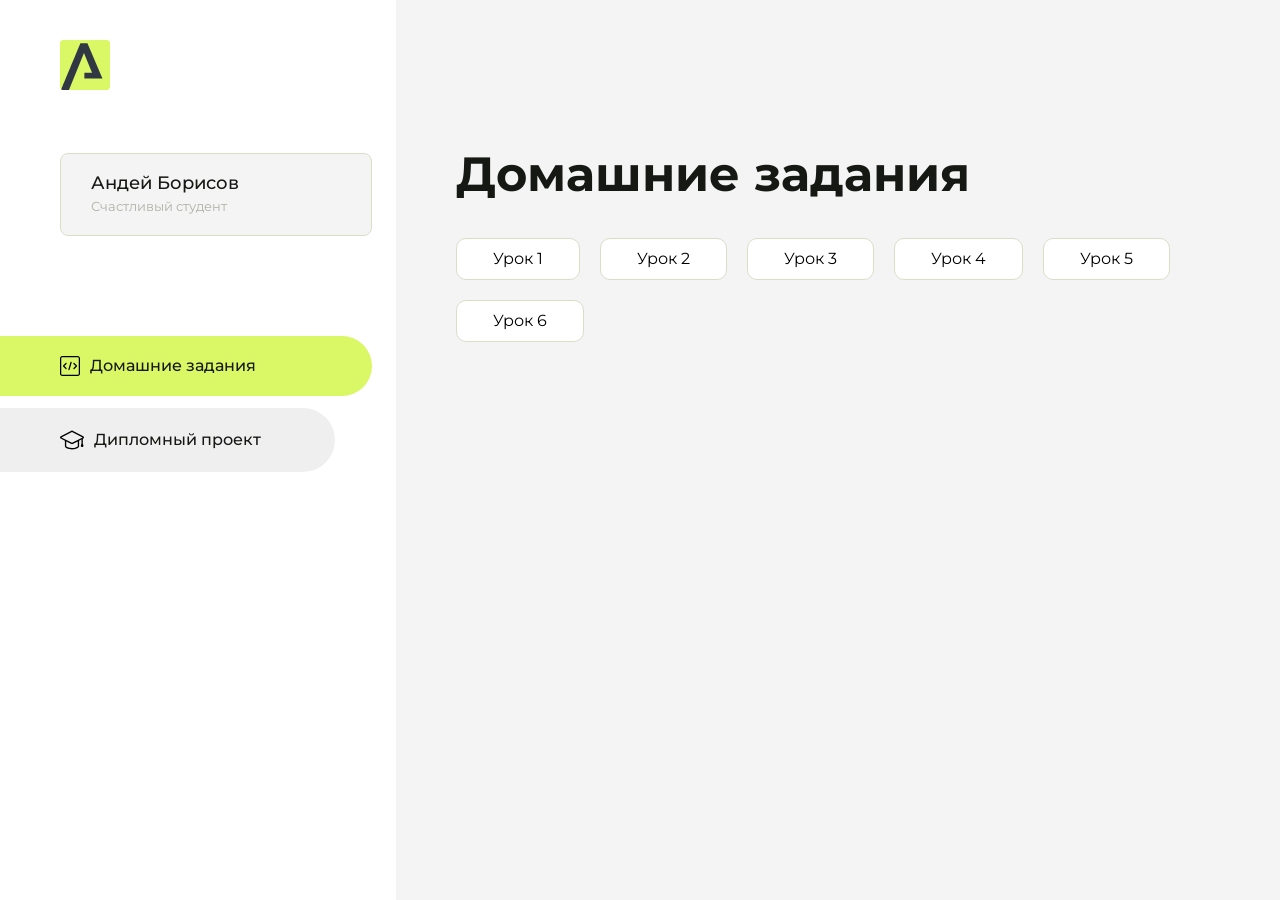
==== index.html @ 0c7d923e "Update index.html" ====
<!DOCTYPE html>
<html lang="en">
<head>
    <meta charset="UTF-8">
    <meta name="viewport" content="width=device-width, initial-scale=1.0">
    <title>Домашняя работа</title>
    <link rel="shortcut icon" href="src/logo.ico" type="image/x-icon">
    <link rel="preconnect" href="https://fonts.googleapis.com">
    <link rel="preconnect" href="https://fonts.gstatic.com" crossorigin>
    <link href="https://fonts.googleapis.com/css2?family=Montserrat:wght@400;500;700&family=Rubik:wght@500&display=swap"
          rel="stylesheet">
    <link rel="stylesheet" href="src/style.css">
</head>
<body id="body">
<div class="overlay" id="overlay"></div>
<div class="layout">
    <div class="burger" id="burger">
        <svg viewBox="0 0 24 24" fill="none" xmlns="http://www.w3.org/2000/svg">
            <g id="SVGRepo_bgCarrier" stroke-width="0"></g>
            <g id="SVGRepo_tracerCarrier" stroke-linecap="round" stroke-linejoin="round"></g>
            <g id="SVGRepo_iconCarrier">
                <path d="M4 18L20 18" stroke="#DAF765" stroke-width="2" stroke-linecap="round"></path>
                <path d="M4 12L20 12" stroke="#DAF765" stroke-width="2" stroke-linecap="round"></path>
                <path d="M4 6L20 6" stroke="#DAF765" stroke-width="2" stroke-linecap="round"></path>
            </g>
        </svg>
    </div>
    <aside class="sidebar" id="sidebar">
        <div class="sidebar__inner">
            <div class="logo">
                <svg width="50" height="50" viewBox="0 0 50 50" fill="none" xmlns="http://www.w3.org/2000/svg">
                    <g clip-path="url(#clip0_513_74730)">
                        <path d="M46.17 -0.257004H3.83C1.57281 -0.257004 -0.257 1.57281 -0.257 3.83V46.17C-0.257 48.4272 1.57281 50.257 3.83 50.257H46.17C48.4272 50.257 50.257 48.4272 50.257 46.17V3.83C50.257 1.57281 48.4272 -0.257004 46.17 -0.257004Z"
                              fill="#DAF765"/>
                        <path d="M24.375 38.4H42.461L27.441 3.1585H20.4355C20.4355 3.1585 6.7895 35.881 1.1945 49.294C2.015 50.0275 3.0945 50.257 3.6945 50.257H8.8445L23.954 13.07L32.0465 32.8285H24.375V38.4Z"
                              fill="#323843"/>
                    </g>
                    <defs>
                        <clipPath id="clip0_513_74730">
                            <rect width="50" height="50" fill="white"/>
                        </clipPath>
                    </defs>
                </svg>
            </div>
            <div class="sidebar__user">
                <div class="sidebar__name">Андей Борисов</div>
                <div class="sidebar__text">Счастливый студент</div>
            </div>
            <div class="sidebar__tabs">
                <div class="sidebar__item">
                    <button class="sidebar__button active" id="tasks">
                        <svg xmlns="http://www.w3.org/2000/svg" width="20" height="20" viewBox="0 0 20 20" fill="none">
                            <g clip-path="url(#clip0_704_74543)">
                                <path d="M17.7083 20H2.29167C1.0275 20 0 18.9725 0 17.7083V2.29167C0 1.0275 1.0275 0 2.29167 0H17.7083C18.9725 0 20 1.0275 20 2.29167V17.7083C20 18.9725 18.9725 20 17.7083 20ZM2.29167 1.25C1.7175 1.25 1.25 1.7175 1.25 2.29167V17.7083C1.25 18.2825 1.7175 18.75 2.29167 18.75H17.7083C18.2825 18.75 18.75 18.2825 18.75 17.7083V2.29167C18.75 1.7175 18.2825 1.25 17.7083 1.25H2.29167Z"
                                      fill="black"/>
                                <path d="M6.04167 13.125C5.88167 13.125 5.72167 13.0642 5.6 12.9417L3.1 10.4417C2.85583 10.1975 2.85583 9.80167 3.1 9.5575L5.6 7.0575C5.84417 6.81333 6.24 6.81333 6.48417 7.0575C6.72833 7.30167 6.72833 7.6975 6.48417 7.94167L4.42583 10L6.48417 12.0583C6.72833 12.3025 6.72833 12.6983 6.48417 12.9425C6.36167 13.0642 6.20167 13.125 6.04167 13.125Z"
                                      fill="black"/>
                                <path d="M8.95833 14.1667C8.9 14.1667 8.84 14.1583 8.78167 14.1417C8.45083 14.0442 8.26083 13.6967 8.35833 13.3658L10.4417 6.28251C10.5392 5.95084 10.8892 5.76417 11.2175 5.85917C11.5483 5.95667 11.7383 6.30417 11.6408 6.63501L9.5575 13.7183C9.47833 13.9908 9.22833 14.1667 8.95833 14.1667Z"
                                      fill="black"/>
                                <path d="M13.9583 13.125C13.7983 13.125 13.6383 13.0642 13.5167 12.9417C13.2725 12.6975 13.2725 12.3017 13.5167 12.0575L15.575 9.99916L13.5167 7.94083C13.2725 7.69666 13.2725 7.30083 13.5167 7.05666C13.7608 6.81249 14.1567 6.81249 14.4008 7.05666L16.9008 9.55666C17.145 9.80083 17.145 10.1967 16.9008 10.4408L14.4008 12.9408C14.2783 13.0642 14.1183 13.125 13.9583 13.125Z"
                                      fill="black"/>
                            </g>
                            <defs>
                                <clipPath id="clip0_704_74543">
                                    <rect width="20" height="20" fill="white"/>
                                </clipPath>
                            </defs>
                        </svg>
                        <span>Домашние задания</span></button>
                </div>
                <div class="sidebar__item">
                    <button class="sidebar__button" id="diplom">
                        <svg xmlns="http://www.w3.org/2000/svg" width="24" height="24" viewBox="0 0 24 24" fill="none">
                            <g clip-path="url(#clip0_704_74553)">
                                <path d="M23.2628 10.5971C23.7176 10.365 24 9.90375 24 9.39337C24 8.883 23.7176 8.42175 23.2628 8.18962L12.6135 2.75362C12.2291 2.55824 11.7705 2.55787 11.3854 2.75399L0.736875 8.19C0.282375 8.42175 0 8.883 0 9.39337C0 9.90375 0.282375 10.365 0.736875 10.5971L4.89038 12.7177V18.2074C4.89038 19.8154 8.412 21.393 12 21.393C15.5884 21.393 19.1096 19.815 19.1096 18.2074V12.7174L21.4609 11.517V15.8017L20.901 17.2305C20.7409 17.6389 20.7934 18.0994 21.0405 18.4616C21.2876 18.8246 21.6979 19.041 22.1366 19.041C22.5754 19.041 22.9852 18.8246 23.2324 18.462C23.4795 18.099 23.532 17.6385 23.3719 17.2301L22.8124 15.8021V10.827L23.2628 10.5971ZM17.7623 18.1721C17.6198 18.6375 15.3491 20.0419 12 20.0419C8.65088 20.0419 6.38025 18.6375 6.2415 18.2074V12.3037L6.23887 12.3019C6.23812 12.057 6.1065 11.8207 5.87325 11.7019L1.3515 9.39337L12 3.95737L22.6489 9.39337L12 14.8294L5.87325 11.7019C5.54063 11.5331 4.6695 11.6674 4.5 12C4.33012 12.3322 4.55813 12.5479 4.89038 12.7177L11.3857 16.0331C11.5781 16.1314 11.7889 16.1805 12 16.1805C12.2107 16.1805 12.4222 16.1314 12.6146 16.0331L17.7593 13.407L17.7623 18.1721Z"
                                      fill="black"/>
                            </g>
                            <defs>
                                <clipPath id="clip0_704_74553">
                                    <rect width="24" height="24" fill="white"/>
                                </clipPath>
                            </defs>
                        </svg>
                        <span>Дипломный проект</span></button>
                </div>
            </div>
        </div>

    </aside>
    <div class="content">
        <div class="container">
            <div class="content__block" id="tasksBlock">
                <div class="content__title">Домашние задания</div>
                <ul class="content__list">
                    <li class="content__list-item">
                        <a href="lesson_01/index.html">Урок 1</a>
                    </li>
                    <li class="content__list-item">
                        <a href="02_Homework_article_markup/index.html">Урок 2</a>
                    </li>
                    <li class="content__list-item">
                        <a href="03_table/index.html">Урок 3</a>
                    </li>
                    <li class="content__list-item">
                        <a href="04_form-practic/index.html">Урок 4</a>
                    </li>
                    <li class="content__list-item">
                        <a href="05_article/article.html">Урок 5</a>
                    </li>
                    <li class="content__list-item">
                        <a href="06_flexbox/index.html">Урок 6</a>
                    </li>
                </ul>
            </div>
            <div class="content__block hidden" id="diplomBlock">
                <div class="content__title">Дипломный проект</div>
                <div class="content__list-diplom">
                    <a href="ПАПКА-С-НОМЕРОМ-УРОКА">Ссылка на ДЗ</a>
                </div>
                <div class="content__decor">
                    <div class="content__decor-text">Давай проверим, чему ты научился!</div>
                    <div class="content__decor-img">
                        <img src="src/decor.png" alt="decor">
                    </div>
                </div>
            </div>
        </div>
    </div>
</div>
<script src="src/index.js"></script>
</body>
</html>
---- src/style.css ----
*{padding: 0;margin: 0;border: 0;}
*,*:before,*:after{-webkit-box-sizing: border-box;box-sizing: border-box;}
:focus,:active{outline: none;}
a:focus,a:active{outline: none;}
nav,footer,header,aside{display: block;}
html,body{
    height:100%;width:100%;
    font-size:100%;line-height:1;-ms-text-size-adjust:100%;-moz-text-size-adjust:100%;-webkit-text-size-adjust:100%;}
input,button,textarea{font-family:inherit;}
input::-ms-clear{display: none;}
button{cursor: pointer;}
button::-moz-focus-inner{padding:0;border:0;}
a,a:visited{text-decoration: none;}
a:hover{text-decoration: none;}
ul li{list-style: none;}
img{vertical-align: top;}
h1,h2,h3,h4,h5,h6{font-size:inherit;font-weight: inherit;}
a{color:inherit;}



body {
    font-family: "Montserrat",SansSerif;
    color: black;
}

body.overflow {
    overflow: hidden;
}



.layout {
    display: -webkit-box;
    display: -ms-flexbox;
    display: flex;
    min-height: 100vh;
}

.sidebar {
    padding: 40px 24px 40px 0;
    -ms-flex-negative: 0;
    flex-shrink: 0;
    background-color: white;
}



.content {
    -webkit-box-flex: 1;
    -ms-flex-positive: 1;
    flex-grow: 1;
    background-color: #F4F4F4;
}

.container {
    display: -webkit-box;
    display: -ms-flexbox;
    display: flex;
    -webkit-box-orient: vertical;
    -webkit-box-direction: normal;
    -ms-flex-direction: column;
    flex-direction: column;
    -webkit-box-pack: center;
    -ms-flex-pack: center;
    justify-content: center;
    -webkit-box-align: center;
    -ms-flex-align: center;
    align-items: center;
    padding: 150px 60px 80px 60px;
}


.logo {
    margin-left: 60px;
    margin-bottom: 60px;
}

.sidebar__user {
    background-color: #F4F4F4;
    padding: 20px 30px;
    margin-left: 60px;
    margin-bottom: 100px;
    border-radius: 8px;
    border: 1px solid #DADEC9;
}

.sidebar__name {
    color:#161814;
    font-size: 18px;
    font-weight: 500;
    margin-bottom: 6px;
}

.sidebar__text {
    color: #AFB1A7;
    font-size: 13px;
    font-weight: 400;
    line-height: 130%; /* 16.9px */
}

.sidebar__item {
    width: 372px;
}

.sidebar__button {
    display: -webkit-box;
    display: -ms-flexbox;
    display: flex;
    -webkit-box-align: center;
    -ms-flex-align: center;
    align-items: center;
    gap: 10px;
    padding: 20px 60px;
    margin-bottom: 12px;
    border-radius: 0px 100px 100px 0px;
    -webkit-transition: all .5s;
    -o-transition: all .5s;
    transition: all .5s;
    cursor: pointer;
    width: 90%;
    color:#161814;
    font-size: 16px;
    font-weight: 500;
}

.sidebar__button.active , .sidebar__button:hover {
    width: 100%;
    background-color: #DAF765;
}


.content__title {
    color: #161814;
    font-size: 48px;
    font-weight: 700;
    margin-bottom: 40px;
}

.content__list {
    display: -webkit-box;
    display: -ms-flexbox;
    display: flex;
    -webkit-box-align: center;
    -ms-flex-align: center;
    align-items: center;
    -ms-flex-wrap: wrap;
    flex-wrap: wrap;
    gap: 20px;
}



.content__list-item  {
    cursor: pointer;
    padding: 12px 18px;
    background-color: #fff;
    border-radius: 10px;
    border: 1px solid #DADEC9;
    -webkit-transition: all .3s;
    -o-transition: all .3s;
    transition: all .3s;
}

.content__list-item:hover,.content__list-diplom:hover {
    background-color: #AFB1A7;
}

li a {
    padding: 12px 18px;

}


.content__list-diplom {
    -webkit-transition: all .3s;
    -o-transition: all .3s;
    transition: all .3s;
    display: inline-block;
    padding: 12px 18px;
    background-color: #fff;
    border-radius: 10px;
    border: 1px solid #DADEC9;
}

.content__decor {
    display: -webkit-box;
    display: -ms-flexbox;
    display: flex;
    -webkit-box-align: center;
    -ms-flex-align: center;
    align-items: center;
}

.content__decor-text {
    color:#BEDD44;
    font-size: 36px;
    font-weight: 700;
    line-height: 110%; /* 39.6px */
}

.content__block {
    max-width: 1200px;
}

.content__block.hidden {
    display: none;
}

.content__decor-img img{
    width: 100%;
}

.burger {
    display: none;
    padding: 5px;
    position: fixed;
    top: 3%;
    right: 7%;
    width: 40px;
    height: 40px;
    background-color: #161814;
    border-radius: 50%;
    z-index: 10;
    border: 1px solid #DAF765;
}

@media (max-width: 768px) {
    .burger {
        display: block;
    }

    .sidebar {
        -webkit-transition: all .3s;
        -o-transition: all .3s;
        transition: all .3s;
        -webkit-transform: translateX(-100%);
        -ms-transform: translateX(-100%);
        transform: translateX(-100%);
        position: fixed;
        top: 0;
        left: 0;
        bottom: 0;
        z-index: 5;
    }

    .sidebar.show {
        -webkit-transform: translateX(0%);
        -ms-transform: translateX(0%);
        transform: translateX(0%);
    }

    .overlay {
        opacity: 0;
        pointer-events: none;
        -webkit-transition: all .3s;
        -o-transition: all .3s;
        transition: all .3s;
        position: absolute;
        top: 0;
        right: 0;
        left: 0;
        bottom: 0;
        z-index: 3;
        background-color: #000000e0;
    }

    .overlay.show {
        opacity: 1;
        pointer-events: all;
    }

    .container {
        padding: 40px 20px;
        min-height: 100%;
    }

    .content__decor {
        margin-top: 20px;
        -webkit-box-orient: vertical;
        -webkit-box-direction: normal;
        -ms-flex-direction: column;
        flex-direction: column;
    }
}

@media (max-width: 400px) {
    .sidebar__user {
        margin-left: 0;
    }
}
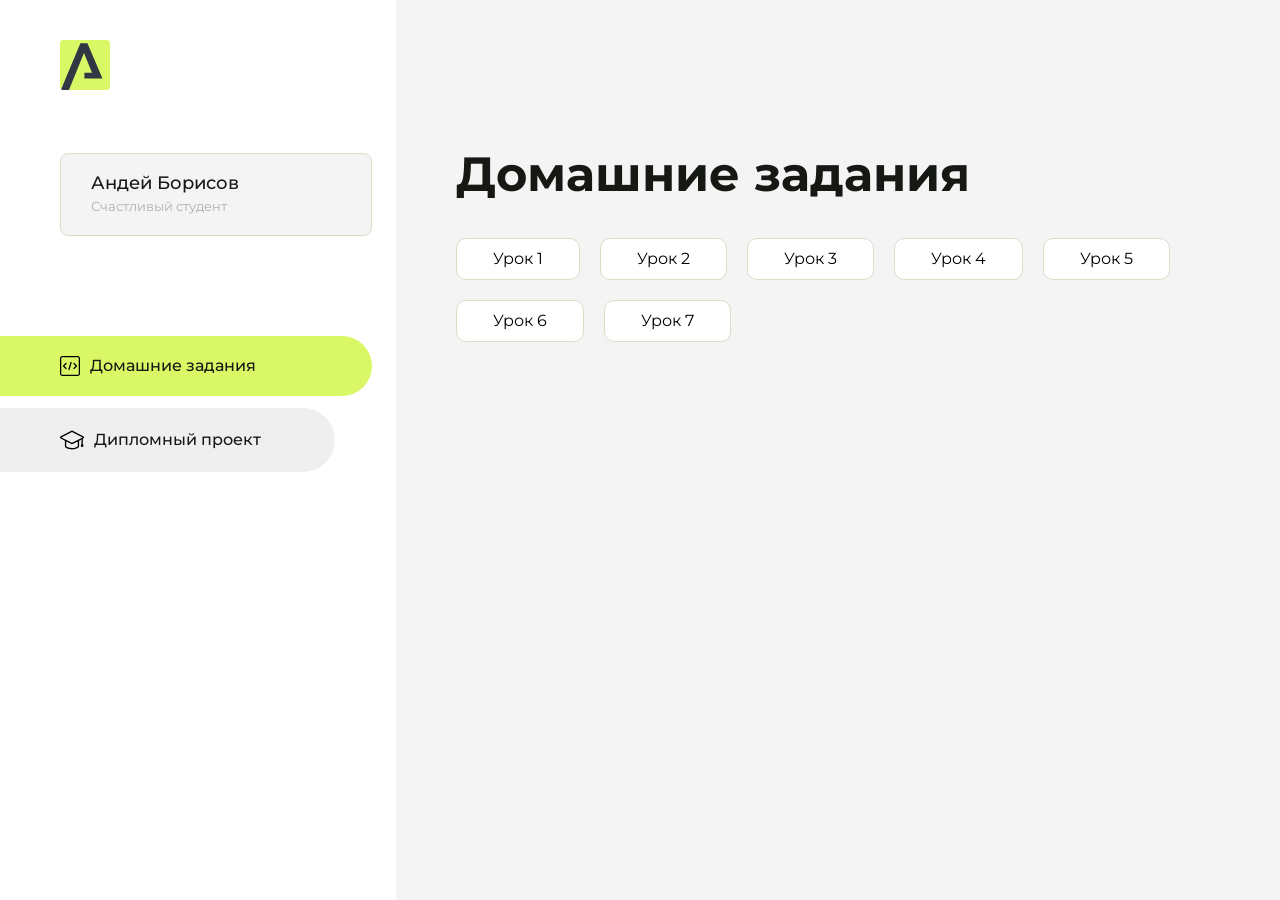
==== commit 1e045130: "Update index.html" ====
--- a/index.html
+++ b/index.html
@@ -110,6 +110,9 @@
                     <li class="content__list-item">
                         <a href="06_flexbox/index.html">Урок 6</a>
                     </li>
+                    <li class="content__list-item">
+                        <a href="07_pseudo-elements/index.html">Урок 7</a>
+                    </li>
                 </ul>
             </div>
             <div class="content__block hidden" id="diplomBlock">
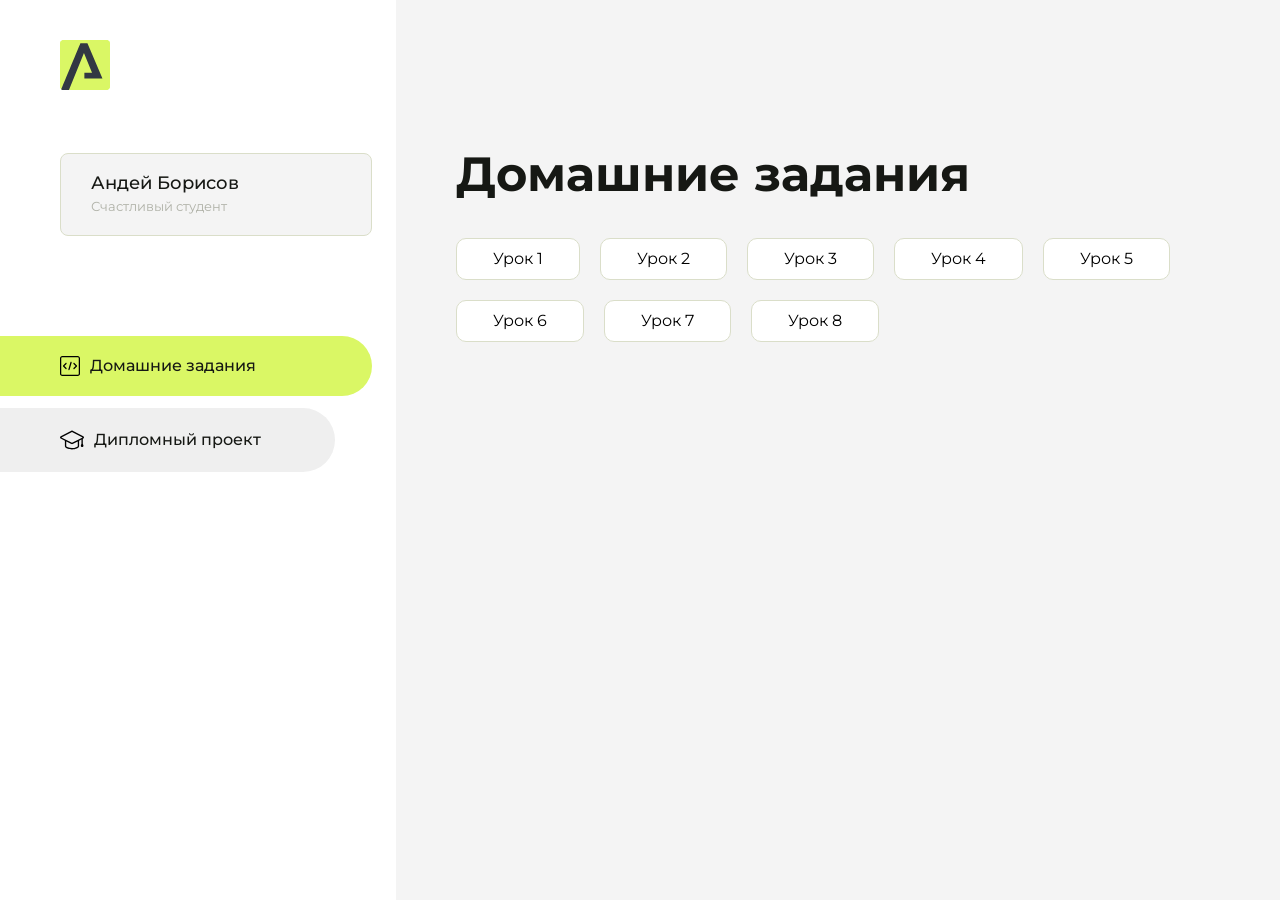
==== commit 448c63c5: "Update index.html" ====
--- a/index.html
+++ b/index.html
@@ -111,7 +111,10 @@
                         <a href="06_flexbox/index.html">Урок 6</a>
                     </li>
                     <li class="content__list-item">
-                        <a href="07_pseudo-elements/index.html">Урок 7</a>
+                        <a href="07_pseudo-elements/article.html">Урок 7</a>
+                    </li>
+                    <li class="content__list-item">
+                        <a href="08_forma/index.html">Урок 8</a>
                     </li>
                 </ul>
             </div>
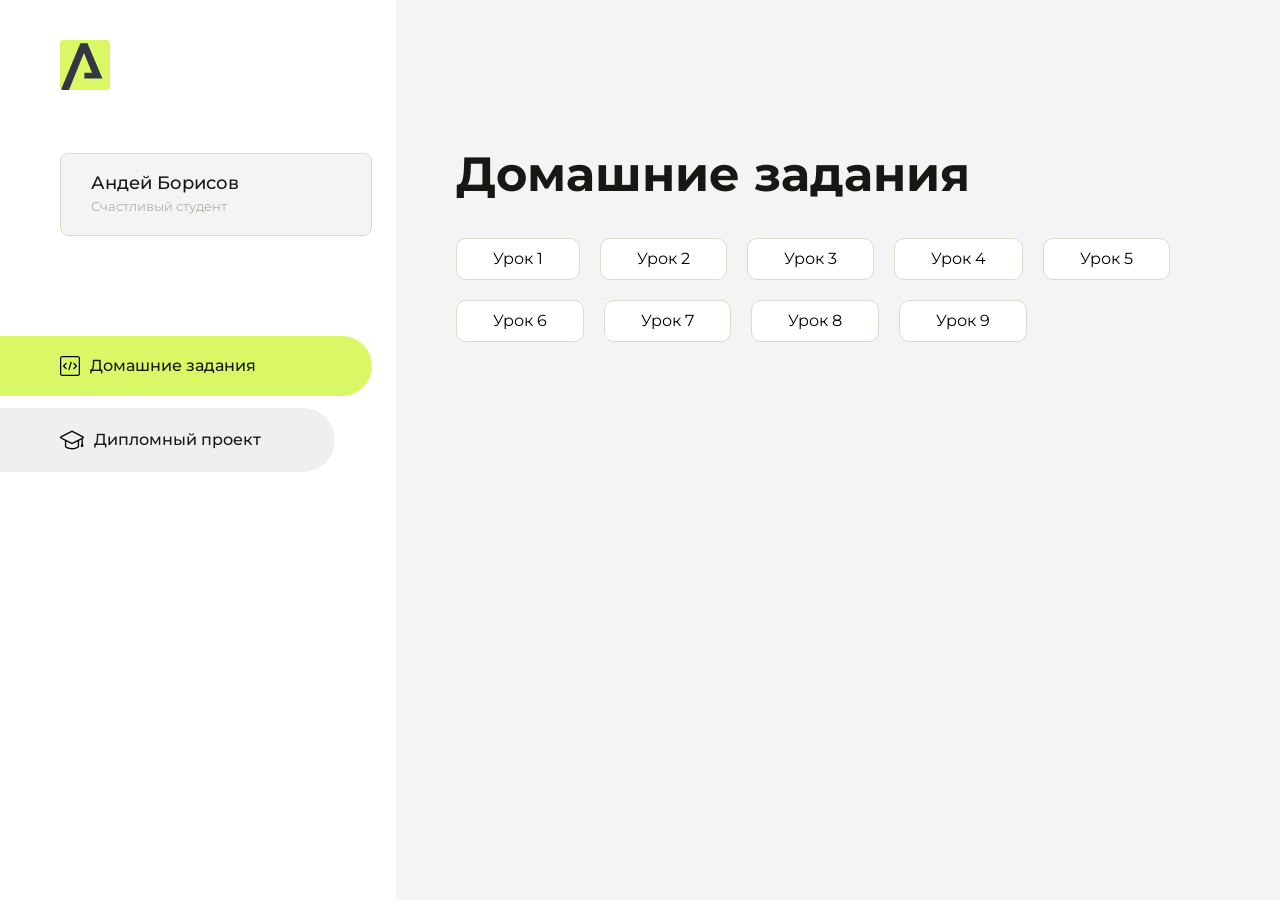
==== commit e3beaa39: "Update index.html" ====
--- a/index.html
+++ b/index.html
@@ -116,6 +116,9 @@
                     <li class="content__list-item">
                         <a href="08_forma/index.html">Урок 8</a>
                     </li>
+                    <li class="content__list-item">
+                        <a href="09_shapka-podval/article.html">Урок 9</a>
+                    </li>
                 </ul>
             </div>
             <div class="content__block hidden" id="diplomBlock">
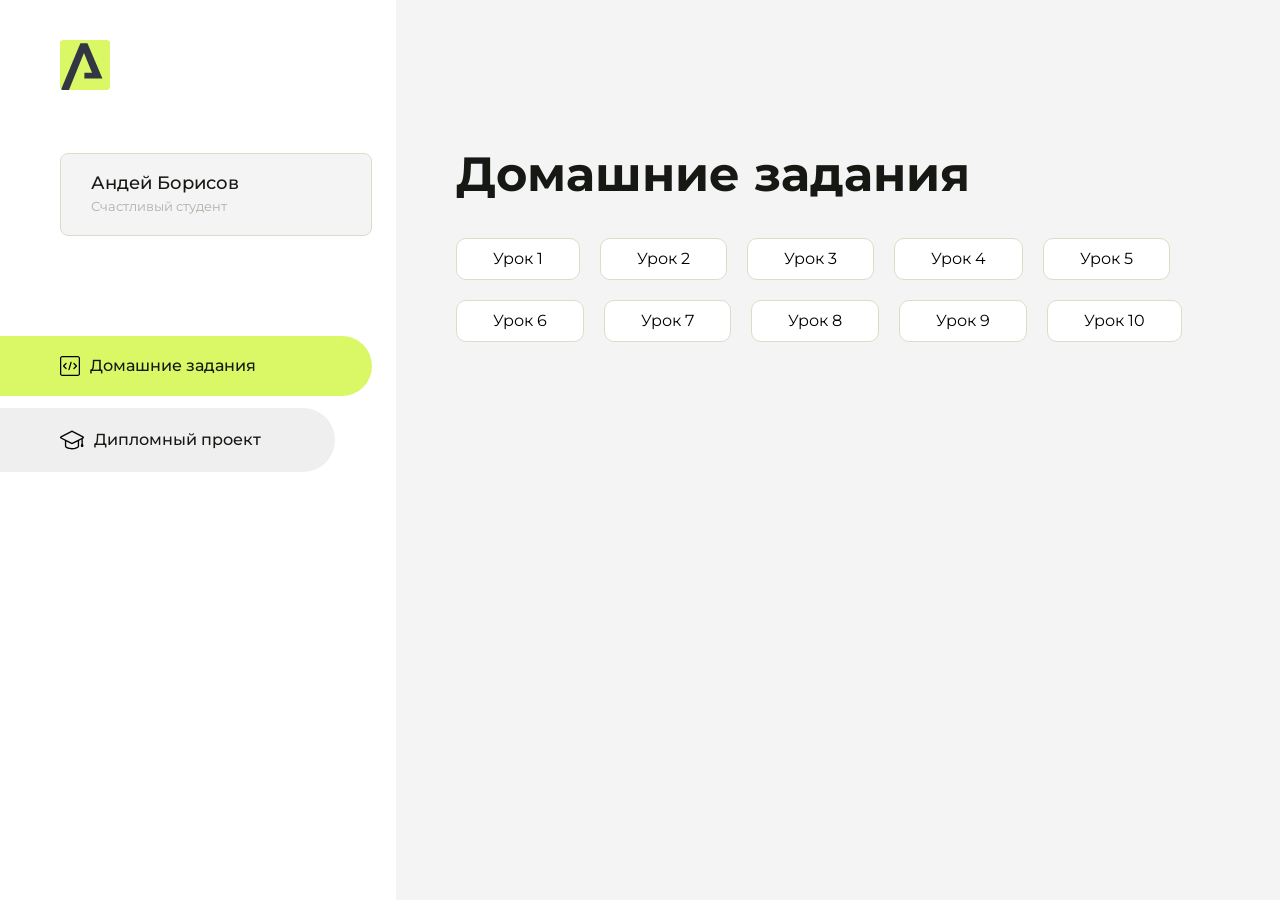
==== commit a9dbe6c1: "Update index.html" ====
--- a/index.html
+++ b/index.html
@@ -119,6 +119,9 @@
                     <li class="content__list-item">
                         <a href="09_shapka-podval/article.html">Урок 9</a>
                     </li>
+                    <li class="content__list-item">
+                        <a href="10_shapka-podval/article.html">Урок 10</a>
+                    </li>
                 </ul>
             </div>
             <div class="content__block hidden" id="diplomBlock">
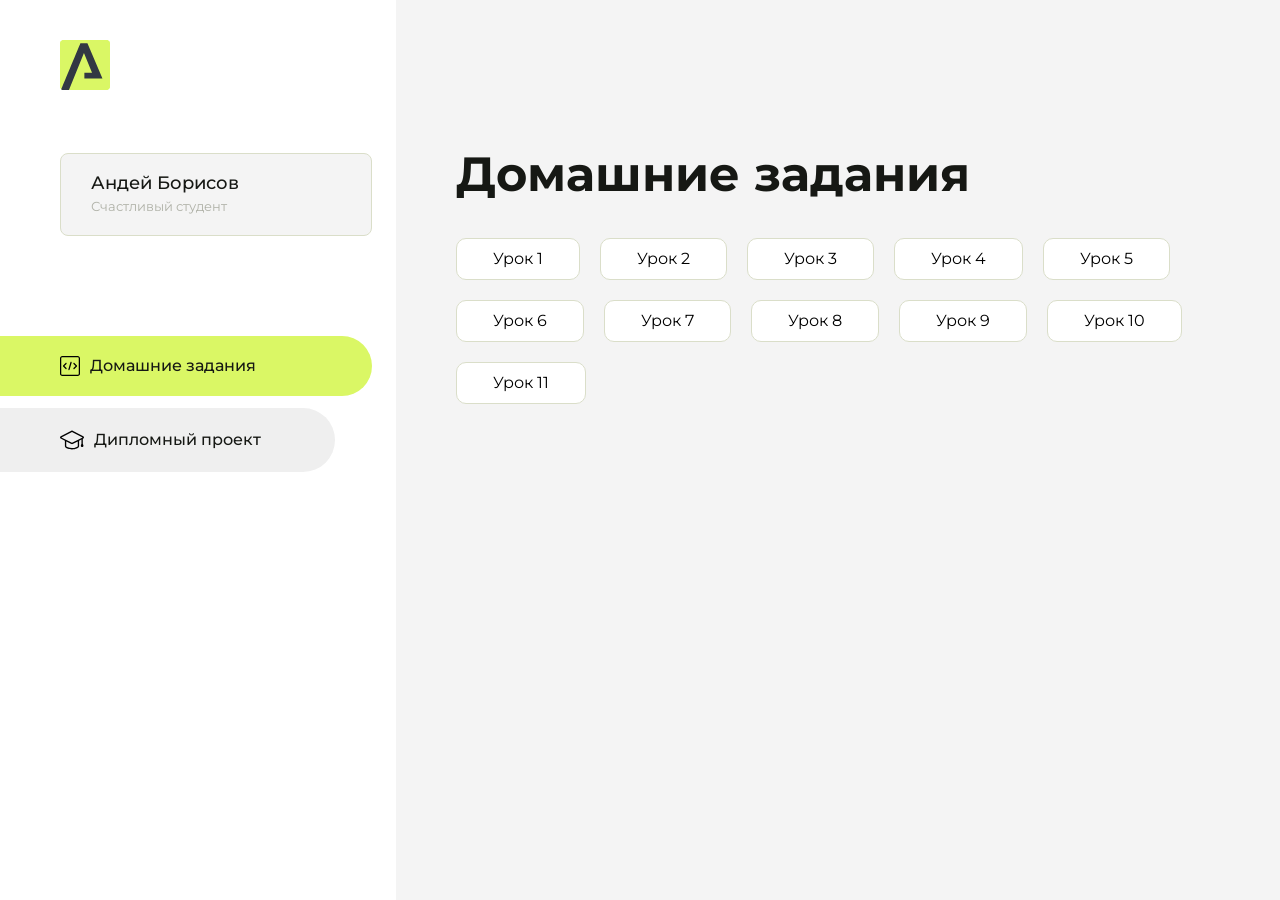
==== commit 27dd16db: "Update index.html" ====
--- a/index.html
+++ b/index.html
@@ -120,7 +120,10 @@
                         <a href="09_shapka-podval/article.html">Урок 9</a>
                     </li>
                     <li class="content__list-item">
-                        <a href="10_shapka-podval/article.html">Урок 10</a>
+                        <a href="10_shapka-podval/index.html">Урок 10</a>
+                    </li>
+                    <li class="content__list-item">
+                        <a href="11_focus-faq/index.html">Урок 11</a>
                     </li>
                 </ul>
             </div>
